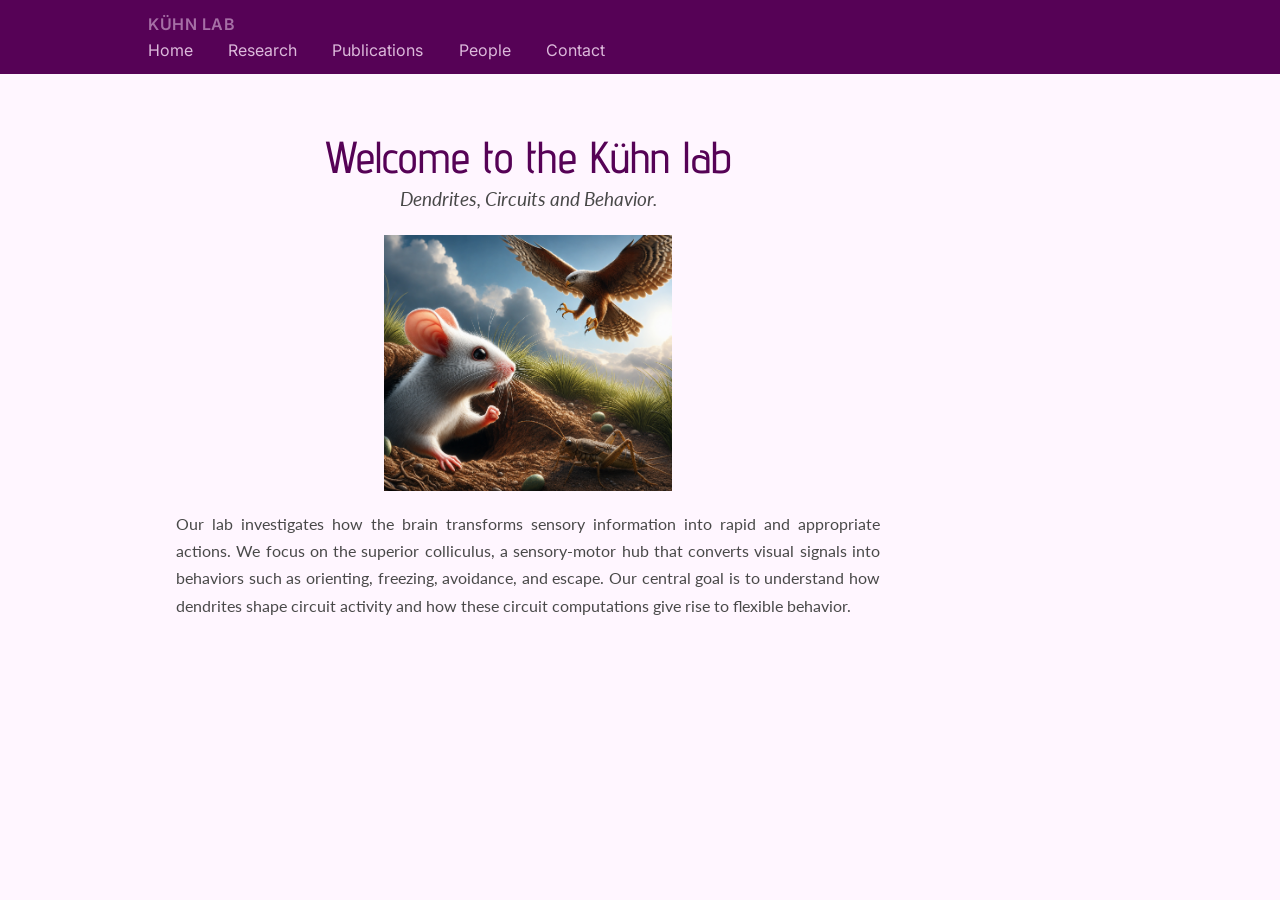
==== index.html @ 5fbd74b8 "navigation bar fix" ====
<!DOCTYPE html>
<html xmlns="http://www.w3.org/1999/xhtml" xml:lang="en" lang="en-us">
<head>
    <meta name="viewport" content="width=device-width, initial-scale=1">
    <!-- Other google fonts: Oswald, Montserrat, Questrial, Amatic SC, Antic Slab, Philosopher, Advent Pro, Outfit -->
    <link rel="preconnect" href="https://fonts.googleapis.com">
    <link href="https://fonts.googleapis.com/css2?family=Advent+Pro:wght@100;400;500&family=Lato:ital@0;1&display=swap" rel="stylesheet">
    <link href="https://cdn.jsdelivr.net/npm/bootstrap@5.3.0-alpha1/dist/css/bootstrap.min.css" rel="stylesheet">
    <link rel="stylesheet" href="https://cdnjs.cloudflare.com/ajax/libs/font-awesome/6.7.2/css/all.min.css">
    <link href="https://fonts.googleapis.com/css2?family=Inter:wght@400;500;600;700&display=swap" rel="stylesheet">
    <link rel="stylesheet" href="styles.css">
</head>


<body>
    <!-- Navigation Menu -->
   <nav class="navbar navbar-expand-lg navbar-dark bg-dark sticky-top">
        <!-- Desktop Navigation -->
        <div class="navbar-nav mx-auto desktop-nav" id="desktop-nav">
            <div class="nav-group-block">
                <div class="nav-group-label">Kühn Lab</div>
                <div class="nav-submission-group">
                    <a class="nav-link" href="index.html">Home</a>
                    <a class="nav-link" href="research.html">Research</a>
                    <a class="nav-link" href="publications.html">Publications</a>
                    <a class="nav-link" href="people.html">People</a>
                    <a class="nav-link" href="contact.html">Contact</a>
                </div>
            </div>
        </div>

        <!-- Mobile Navigation -->
    <div class="mobile-nav container-fluid">
        <div class="mobile-nav-header">
            <span class="navbar-brand">Kühn Lab</span>

            <button class="navbar-toggler"
                    type="button"
                    data-bs-toggle="collapse"
                    data-bs-target="#mobileNavMenu"
                    aria-controls="mobileNavMenu"
                    aria-expanded="false"
                    aria-label="Toggle navigation">
                <span class="navbar-toggler-icon"></span>
            </button>
        </div>

            <div class="collapse" id="mobileNavMenu">
                <div class="mobile-nav-links">
                    <a class="nav-link" href="index.html">Home</a>
                    <a class="nav-link" href="research.html">Research</a>
                    <a class="nav-link" href="publications.html">Publications</a>
                    <a class="nav-link" href="people.html">People</a>
                    <a class="nav-link" href="contact.html">Contact</a>
                </div>
            </div>
        </div>
    </nav>

    <div>
        <br />
        <h1> Welcome to the Kühn lab </h1>
        <p style="text-align:center; font-style: italic;font-size: 1.2em;"> Dendrites, Circuits and Behavior.
        <img src="pics/Mouse flexible decision making.png" title="A mouse needs to decide whether to hunt for food or escape the predator." style="width:15em">
        </p>
        <p style="margin-left: 3em;margin-right: 3em;">
        Our lab investigates how the brain transforms sensory information into rapid and appropriate actions. We focus on the superior colliculus, a sensory-motor hub that converts visual signals into behaviors such as orienting, freezing, avoidance, and escape. Our central goal is to understand how dendrites shape circuit activity and how these circuit computations give rise to flexible behavior.
        </p>

    </div>
<script src="https://cdn.jsdelivr.net/npm/bootstrap@5.3.0-alpha1/dist/js/bootstrap.bundle.min.js"></script>
</body>
</html>
---- styles.css ----
body {
    font-family: 'Inter', -apple-system, BlinkMacSystemFont, 'Segoe UI', Roboto, Oxygen, Ubuntu, Cantarell, sans-serif;
    scroll-behavior: smooth;
    min-height: 100vh;
    display: flex;
    flex-direction: column;
    background-color: rgb(255, 246, 255);
}

div {
    width: 75vw;
    max-width: 50em;
    margin: 2em;
    margin-right: 10vw;
    margin-left: 10vw;
}

h1 {
    font-family: 'Advent Pro', sans-serif;
    color: rgb(86, 2, 86);
    text-align: center;
    font-weight: 500;
    font-size: 2.8em;
    margin: 0em
}

h2 {
    font-family: Advent Pro;
    color: rgb(86, 2, 86);
    text-align: left;
    font-weight: 500;
    font-size: 2em;
    counter-reset: section;
}

ol {
    counter-reset: section;
    list-style-type: none;
    color: rgb(73, 73, 73);
    font-family: Lato;
    font-size: 1em;
    line-height: 1.5em;
    text-indent: -1.1em;
}

li::before {
    counter-increment: section;
    content: counter(section) ".";
}

p {
    color: rgb(73, 73, 73);
    font-family: Lato;
    font-size: 1em;
    line-height: 1.7em;
    text-align:justify;
}
p.upper {
border-style:  solid none none none;
}

img {
    display: block;
    margin: 1em;
    margin-left: auto;
    margin-right: auto;
}


/* Sticky footer styles */
main {
    flex: 1 0 auto;
}

footer {
    flex-shrink: 0;
}

/* Override Bootstrap container max-width */
.container {
    max-width: 1000px !important;
}

section {
    padding: 60px 0;
}

.schedule-item {
    display: flex;
    margin-bottom: 15px;
    background-color: white;
    border-radius: 8px;
    overflow: hidden;
    box-shadow: none;
}

.time {
    width: 180px;
    padding: 15px;
    background-color: white;
    font-weight: bold;
    display: flex;
    align-items: center;
    border-right: 1px solid #e9ecef;
}

.content {
    flex: 1;
    padding: 15px;
}

.category {
    display: inline-block;
    padding: 5px 10px;
    border-radius: 4px;
    color: white;
    font-size: 0.85rem;
    margin-bottom: 8px;
}

.title {
    font-weight: bold;
    font-size: 1.1rem;
    margin-bottom: 5px;
}

.abstract-text {
    background-color: white;
    padding: 10px;
    border-radius: 4px;
    font-size: 0.9rem;
}

.speaker-card,
.organizer-card {
    border: none;
    background-color: transparent;
    border-radius: 12px;
}

.card-img-top {
    width: 150px;
    height: 150px;
    margin: 1.5rem auto 1rem;
    border-radius: 0;
    object-fit: cover;
}

.card {
    text-align: center;
    padding: 0.5rem;
}

.card-body {
    padding: 0.75rem 0.25rem;
}

.card-title {
    font-size: 0.9rem;
    font-weight: 600;
    margin-bottom: 0.5rem;
    color: #2c3e50;
}

.card-text {
    font-size: 0.8rem;
    color: #666;
    margin-bottom: 0.5rem;
}

.social-icons {
    display: flex;
    justify-content: center;
    gap: 0.5em;
    margin-top: 0.5rem;
    align-items: center;
}

.social-icons i {
    font-size: 1.2em;
    vertical-align: middle;
    color: #666;
    line-height: 1;
    transition: color 0.3s;
    margin: 0;
    padding: 0;
}

.social-icons a:hover i {
    color: #007bff;
}

.bsky-icon {
    color: #1d9bf0 !important;
}

.x-icon {
    color: #000 !important;
}

.globe-icon {
    color: #737473 !important;
}

@media (max-width: 768px) {
    .schedule-item {
        flex-direction: column;
    }

    .time {
        width: 100%;
        border-right: none;
        border-bottom: 1px solid #e9ecef;
    }

    .content {
        width: 100%;
    }
}

header .container {
    position: relative;
    z-index: 3;
}

header {
    position: relative;
    min-height: 500px;
    display: flex;
    align-items: center;
    justify-content: center;
    overflow: hidden;
    background-color: #F8F9F9;
}

header::before {
    content: '';
    position: absolute;
    top: 0;
    left: 0;
    right: 0;
    bottom: 0;
    background: linear-gradient(45deg, rgba(102, 126, 234, 0.05) 0%, rgba(118, 75, 162, 0.05) 100%);
    z-index: 2;
}

.navbar {
    background-color: rgb(86, 2, 86) !important;
    padding: 1rem 10px;
    width: 100%;
}

/* Desktop navbar specific styles */
@media (min-width: 1030px) {
    .navbar {
        padding: 1rem 10px;
        padding-top: 10;
    }
}

/* Desktop navigation styles */
@media (min-width: 1030px) {
    .navbar-dark .navbar-nav {
        flex-direction: row;
        flex-wrap: wrap;
        justify-content: left;
    }
}

/* Desktop nav-link styles */
@media (min-width: 1030px) {
    .navbar-dark .navbar-nav .nav-link {
        color: rgba(254, 231, 253, 0.8);
        transition: color 0.3s ease;
        /* padding: 0.5rem 1rem; */
        padding-top: 0;
        white-space: nowrap;
    }
}

/* Desktop hover styles */
@media (min-width: 1030px) {
    .navbar-dark .navbar-nav .nav-link:hover {
        color: #fff;
    }
}

header.py-5 {
    padding-bottom: 10rem !important;
}

@media (max-width: 768px) {
    header.py-5 {
        padding-bottom: 3rem !important;
    }
}

section:not(header) {
    background-color: white;
}

#schedule,
#organizers {
    background-color: white;
}

.day-container {
    margin-bottom: 3rem;
}

.day-header {
    font-size: 1.8rem;
    margin: 2.5rem 0 2rem;
    color: #1a1a1a;
    font-weight: 600;
    display: flex;
    align-items: center;
    gap: 1rem;
}

.day-header::after {
    content: '';
    flex: 1;
    height: 2px;
    background: linear-gradient(to right, #e0e0e0 0%, transparent 100%);
}

.day-container:first-child .day-header {
    margin-top: 0;
}

.timeline {
    position: relative;
}

.timeline-item {
    display: grid;
    grid-template-columns: 120px minmax(0, 2fr) minmax(0, 1fr);
    gap: 1.5rem;
    padding: 0.75rem 0;
    border-bottom: 1px solid #f0f0f0;
}

.time-block {
    font-size: 0.9rem;
    color: #666;
    font-weight: 500;
}

.content-block {
    padding-right: 1rem;
}

.content-block h4 {
    font-size: 1rem;
    margin: 0 0 0.25rem 0;
    color: #333;
    font-weight: 600;
}

.speakers {
    font-size: 0.9rem;
    color: #555;
    margin: 0;
}

.affiliation {
    font-size: 0.85rem;
    color: #777;
    margin: 0;
}

.timeline-item.break {
    background-color: #f8f9fa;
}

.timeline-item.break .content-block h4 {
    color: #666;
}

.speaker-block {
    color: #555;
    font-size: 0.9rem;
}

@media (max-width: 768px) {
    .timeline-item {
        grid-template-columns: 90px minmax(0, 2fr) minmax(0, 1fr);
        gap: 1rem;
    }
}


footer.bg-black {
    background-color: #000000 !important;
    width: 100%;
}

footer .container {
    max-width: 100%;
    padding-left: 2rem;
    padding-right: 2rem;
}

footer .fa-3x {
    transition: transform 0.3s ease;
}

footer a:hover .fa-3x {
    transform: translateY(-5px);
}

footer a {
    text-decoration: none;
}

footer p {
    font-size: 0.9rem;
}

/* Modern, floating control buttons positioned on the sides */
.control-btn {
    position: absolute;
    top: 40%;
    transform: translateY(-50%);
    width: 56px;
    height: 56px;
    border-radius: 50%;
    background-color: white;
    color: #333;
    border: none;
    cursor: pointer;
    display: flex;
    align-items: center;
    justify-content: center;
    z-index: 10;
    box-shadow: 0 4px 12px rgba(0, 0, 0, 0.15);
    transition: all 0.3s ease;
}

.prev-btn {
    left: 2%;
}

.next-btn {
    right: 2%;
}

.control-btn:hover {
    background-color: #f8f9fa;
    box-shadow: 0 6px 16px rgba(0, 0, 0, 0.2);
    transform: translateY(-50%) scale(1.05);
}

.control-btn:active {
    transform: translateY(-50%) scale(0.95);
}

/* SVG styling inside buttons */
.control-btn svg {
    transition: transform 0.3s ease;
}

.control-btn:hover svg {
    transform: scale(1.1);
}

/* Indicators container at bottom */
.video-indicators-container {
    position: absolute;
    bottom: -10px;
    left: 0;
    right: 0;
    display: flex;
    justify-content: center;
    padding: 15px 0;
}

.video-indicators {
    display: flex;
    gap: 8px;
    flex-wrap: wrap;
    justify-content: center;
    max-width: 80%;
}

.indicator {
    width: 30px;
    height: 4px;
    border-radius: 2px;
    background-color: rgba(0, 0, 0, 0.1);
    cursor: pointer;
    transition: all 0.3s ease;
}

.indicator.active {
    background-color: #333333;
    width: 40px;
}

.indicator:hover {
    background-color: rgba(0, 0, 0, 0.2);
}

/* Responsive adjustments */
@media (max-width: 1200px) {
    .video-item.active {
        width: 85%;
    }

    .video-carousel {
        height: 560px;
    }

    .control-btn {
        width: 48px;
        height: 48px;
    }
}

@media (max-width: 992px) {
    .video-item.active {
        width: 90%;
    }

    .video-carousel {
        height: 520px;
    }

    .control-btn {
        width: 44px;
        height: 44px;
    }

    .control-btn svg {
        width: 32px;
        height: 32px;
    }
}

@media (max-width: 768px) {
    .video-item.active {
        width: 95%;
    }

    .video-carousel-container {
        padding: 20px 0 40px;
    }

    .video-carousel {
        height: 400px;
    }

    .video-item.prev,
    .video-item.next {
        display: none;
    }

    .control-btn {
        width: 40px;
        height: 40px;
    }

    .control-btn svg {
        width: 28px;
        height: 28px;
    }

    .indicator {
        width: 24px;
        height: 3px;
    }

    .indicator.active {
        width: 32px;
    }

    .video-wrapper {
        margin-bottom: 8px;
    }

    .video-title {
        margin-top: 15px;
        font-size: 1rem;
    }

    .video-speaker {
        margin-bottom: 8px;
        font-size: 0.9rem;
    }
}

/* Additional adjustments for very small screens */
@media (max-width: 576px) {
    .video-carousel-container {
        padding: 15px 0 30px;
    }

    .video-carousel {
        height: 350px;
    }

    /* Move control buttons slightly up for better positioning */
    .control-btn {
        top: 35%;
    }

    .navbar-dark .navbar-nav {
        gap: 10px;
    }
}


/* Add vertical spacing for extra small screens */
@media (max-width: 576px) {
    .youtube-link {
        margin-top: 10px;
    }

    .navbar-dark .navbar-nav {
        gap: 8px;
    }
}

/* Button group to keep social buttons together */
.button-group {
    display: flex;
    flex-wrap: nowrap;
    align-items: center;
}

@media (max-width: 992px) {
    .button-group {
        margin-top: 10px;
        width: 100%;
        justify-content: center;
        flex-wrap: wrap;
        gap: 10px;
    }

    .bsky-link,
    .youtube-link {
        margin-left: 0;
        /* Remove left margin when in button group */
    }
}

@media (max-width: 576px) {
    .navbar-dark .navbar-nav {
        gap: 8px;
    }

    /* Keep buttons same width on very small screens */
    .button-group {
        flex-direction: column;
        width: 100%;
    }

    .bsky-link,
    .youtube-link {
        width: 100%;
        justify-content: center;
    }
}

@media (min-width: 992px) {
    .col-lg-1-5 {
        flex: 0 0 auto;
        width: 20%;
    }

    .col-lg-2-4 {
        flex: 0 0 auto;
        width: 20%;
    }

    /* Special class for 6 speakers in one row */
    .col-lg-1-6 {
        flex: 0 0 auto;
        width: 16.666667%;
    }
}

.modality-image {
    width: 80px;
    height: 80px;
    object-fit: contain;
}

.modality-card {
    transition: transform 0.2s ease-in-out;
    background-color: #F8F9F9;
    min-height: 140px;
    display: flex;
    flex-direction: column;
    justify-content: space-between;
    align-items: center;
    text-align: center;
    overflow: hidden;
}

.modality-card .card-body {
    display: flex;
    flex-direction: column;
    align-items: center;
    justify-content: center;
    width: 100%;
}

.modality-card:hover {
    transform: translateY(-5px);
    box-shadow: 0 4px 8px rgba(0, 0, 0, 0.1);
}

/* New styles for JavaScript-controlled animation */
.biosignal-row-js {
    position: absolute;
    width: 100%;
    height: 140px;
    display: flex;
    align-items: center;
    pointer-events: none;
}

.biosignal-icon-js {
    width: 100px;
    height: 100px;
    object-fit: contain;
    opacity: 0.9;
    flex-shrink: 0;
    position: absolute;
    transition: none;
    /* Disable any CSS transitions for smooth JS animation */
}

/* Responsive adjustments for JavaScript animation */
@media (max-width: 768px) {
    .biosignal-row-js {
        height: 120px;
    }

    .biosignal-icon-js {
        width: 80px;
        height: 80px;
    }
}

/* Navigation Separator */
.nav-separator {
    width: 1px;
    height: 80px;
    background-color: #6c757d;
    margin: 0 0.5rem;
    align-self: center;
    opacity: 0.6;
}

/* Navigation Group Label */
.nav-group-label {
    color: #7f5c8a;
    font-size: 1rem;
    font-weight: 600;
    text-transform: uppercase;
    letter-spacing: 0.5px;
    margin: 0.1rem 0;
    text-align: left;
    opacity: 0.8;

}

/* Navigation Overview Group */
.nav-overview-group {
    display: flex;
    flex-direction: row;
    align-items: left;
    justify-content: left;
    flex-wrap: wrap;
}

/* Navigation Submission Group */
.nav-submission-group {
    display: flex;
    flex-direction: row;
    align-items: left;
    justify-content: left;
    flex-wrap: wrap;
}


/* Navigation Group Block for vertical alignment */
.nav-group-block {
    display: flex;
    flex-direction: column;
    align-items: flex-start;
    margin: 0 0.5rem 0 0.5rem;
}

.nav-group-block .nav-group-label {
    text-align: left;
    margin-bottom: 0.1rem;
    margin-left: 0;
    padding-left: 0.5rem;
}



.navbar-nav.mx-auto {
    display: flex;
    flex-direction: row;
    align-items: flex-start;
    justify-content: left;
    width: 100%;
}

.nav-overview-group,
.nav-submission-group {
    width: auto;
    justify-content: left;
    padding-left: 0;
    margin-left: 0;
}

.nav-overview-group .nav-link,
.nav-submission-group .nav-link {
    padding: 0.1rem 0.1rem;
}

/* Mobile Navigation Styles */
@media (max-width: 1029px) {
    .navbar {
        padding: 0.5rem 1rem;
    }

    .navbar-brand {
        font-size: 1.2rem;
        font-weight: 600;
        color: white !important;
    }

    .navbar-toggler {
        border: none;
        padding: 0.25rem 0.5rem;
    }

    .navbar-toggler:focus {
        box-shadow: none;
    }

    .navbar-collapse {
        margin-top: 1rem;
    }

    .navbar-nav .nav-link {
        padding: 0.75rem 0;
        border-bottom: 1px solid rgba(255, 255, 255, 0.1);
        font-size: 1rem;
    }

    .navbar-nav .nav-link:last-child {
        border-bottom: none;
    }

    .dropdown-menu {
        background-color: #2c2c2c;
        border: 1px solid rgba(255, 255, 255, 0.1);
        margin-top: 0;
    }

    .dropdown-item {
        color: rgba(255, 255, 255, 0.8);
        padding: 0.75rem 1rem;
    }

    .dropdown-item:hover {
        background-color: rgba(255, 255, 255, 0.1);
        color: white;
    }

    .live-dot-small {
        display: inline-block;
        width: 6px;
        height: 6px;
        background-color: #dc3545;
        border-radius: 50%;
        margin-right: 0.5rem;
        animation: pulse 2s infinite;
    }
}

/* Navigation */
.navbar {
    background-color: rgb(86, 2, 86) !important;
    width: 100%;
    padding: 0.75rem 1rem;
}

/* ---------- Desktop ---------- */

.desktop-nav {
    display: flex;
    width: 100%;
    max-width: 1000px;
    margin: 0 auto;
}

.nav-group-block {
    display: flex;
    flex-direction: column;
    margin: 0;
}

.nav-group-label {
    color: rgba(254, 231, 253, 0.6);
    font-size: 1rem;
    font-weight: 600;
    text-transform: uppercase;
    letter-spacing: 0.5px;
    margin: 0;
}

.nav-submission-group {
    display: flex;
    flex-direction: row;
    gap: 1.2rem;
    margin: 0;
}

.nav-submission-group .nav-link {
    color: rgba(254, 231, 253, 0.8);
    padding: 0;
}

.nav-submission-group .nav-link:hover {
    color: white;
}

/* ---------- Mobile ---------- */

.mobile-nav {
    display: none;
}

@media (max-width: 1029px) {

    .desktop-nav {
        display: none;
    }

    .mobile-nav {
        display: block;
        width: 100%;
        margin: 0;
        padding: 0;
        max-width: none !important;
    }

    .mobile-nav-header {
        display: flex;
        justify-content: space-between;
        align-items: center;
        width: 100%;
        margin: 0;
    }

    .navbar-brand {
        color: white !important;
        font-size: 1.2rem;
        font-weight: 600;
        margin: 0;
    }

    .navbar-toggler {
        border: none;
    }

    .navbar-toggler:focus {
        box-shadow: none;
    }

    .mobile-nav-links {
        display: flex;
        flex-direction: column;
        width: 100%;
        margin: 1rem 0 0;
    }

    .mobile-nav-links .nav-link {
        color: rgba(255, 255, 255, 0.8);
        padding: 0.75rem 0;
        border-top: 1px solid rgba(255, 255, 255, 0.1);
    }

    .mobile-nav-links .nav-link:hover {
        color: white;
    }
}
/* Desktop Navigation - Hide on mobile */
@media (max-width: 1029px) {
    #desktop-nav {
        display: none !important;
    }
}

/* Desktop Navigation - Show on desktop */
@media (min-width: 1030px) {
    .d-lg-none {
        display: none !important;
    }
}

/* Custom breakpoint classes for 1030px */
@media (max-width: 1029px) {
    .desktop-nav {
        display: none !important;
    }

    .mobile-nav {
        display: block !important;
    }
}

@media (min-width: 1030px) {
    .desktop-nav {
        display: flex !important;
    }

    .mobile-nav {
        display: none !important;
    }
}

@media (max-width: 768px) {
    .social-icons {
        justify-content: flex-start;
    }
}
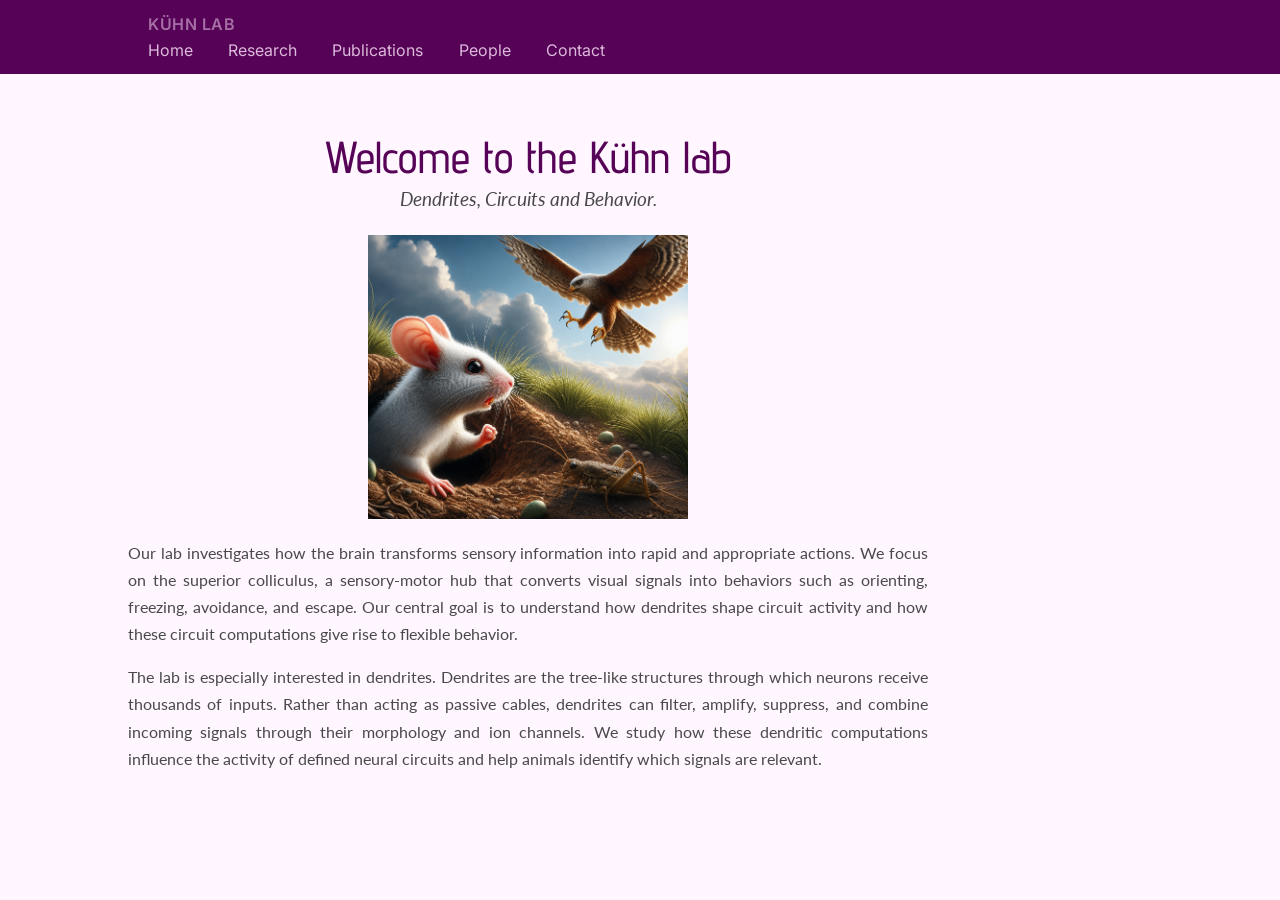
==== commit 7552a277: "small updates" ====
--- a/index.html
+++ b/index.html
@@ -61,10 +61,13 @@
         <br />
         <h1> Welcome to the Kühn lab </h1>
         <p style="text-align:center; font-style: italic;font-size: 1.2em;"> Dendrites, Circuits and Behavior.
-        <img src="pics/Mouse flexible decision making.png" title="A mouse needs to decide whether to hunt for food or escape the predator." style="width:15em">
+        <img src="pics/Mouse flexible decision making.png" title="A mouse needs to decide whether to hunt for food or escape the predator." style="width:40%">
         </p>
-        <p style="margin-left: 3em;margin-right: 3em;">
+        <p>
         Our lab investigates how the brain transforms sensory information into rapid and appropriate actions. We focus on the superior colliculus, a sensory-motor hub that converts visual signals into behaviors such as orienting, freezing, avoidance, and escape. Our central goal is to understand how dendrites shape circuit activity and how these circuit computations give rise to flexible behavior.
+        </p>
+        <p>
+        The lab is especially interested in dendrites. Dendrites are the tree-like structures through which neurons receive thousands of inputs. Rather than acting as passive cables, dendrites can filter, amplify, suppress, and combine incoming signals through their morphology and ion channels. We study how these dendritic computations influence the activity of defined neural circuits and help animals identify which signals are relevant.
         </p>
 
     </div>
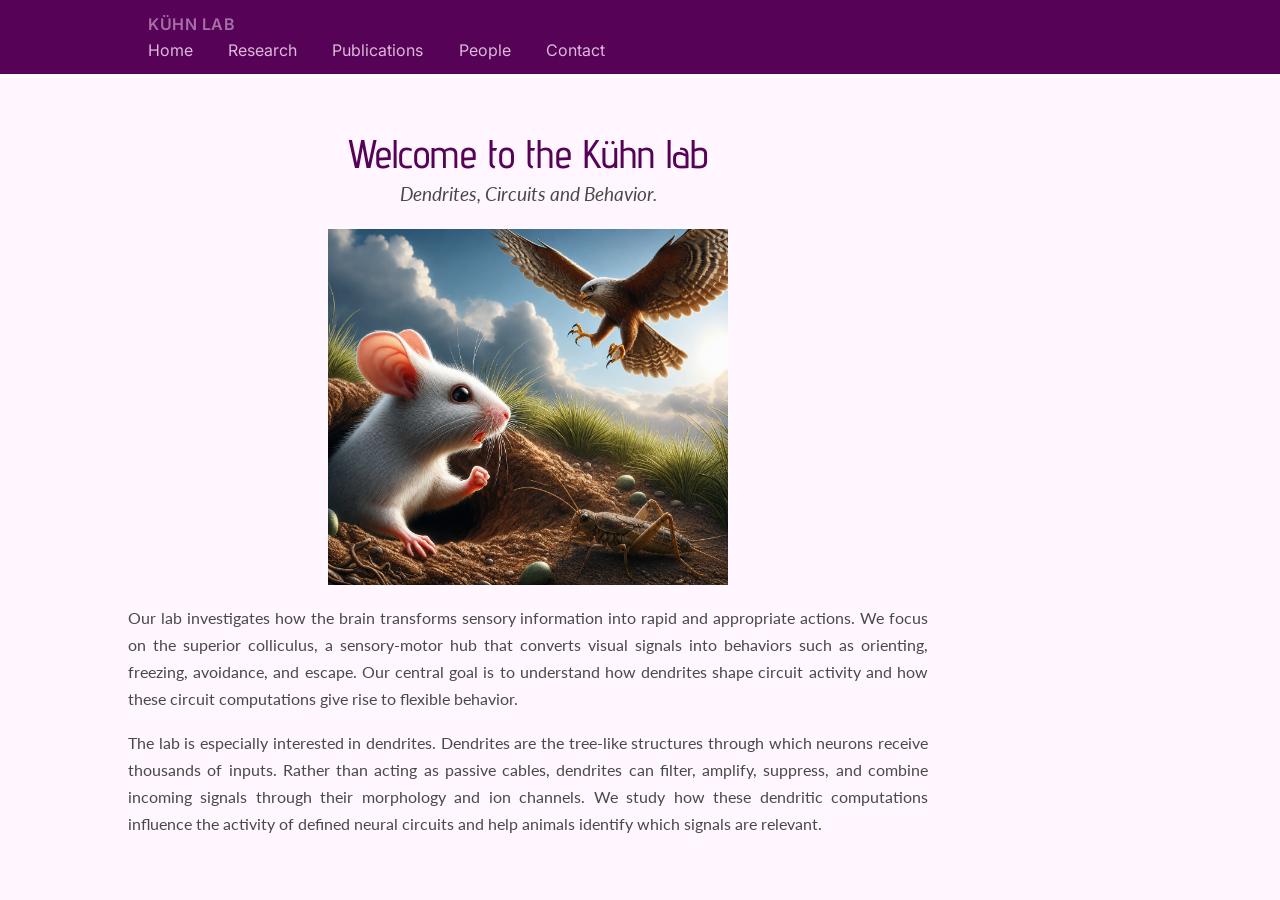
==== commit ccf61a9d: "figure adjustments" ====
--- a/index.html
+++ b/index.html
@@ -61,7 +61,7 @@
         <br />
         <h1> Welcome to the Kühn lab </h1>
         <p style="text-align:center; font-style: italic;font-size: 1.2em;"> Dendrites, Circuits and Behavior.
-        <img src="pics/Mouse flexible decision making.png" title="A mouse needs to decide whether to hunt for food or escape the predator." style="width:40%">
+        <img src="pics/Mouse flexible decision making.png" title="A mouse needs to decide whether to hunt for food or escape the predator." style="width:50%">
         </p>
         <p>
         Our lab investigates how the brain transforms sensory information into rapid and appropriate actions. We focus on the superior colliculus, a sensory-motor hub that converts visual signals into behaviors such as orienting, freezing, avoidance, and escape. Our central goal is to understand how dendrites shape circuit activity and how these circuit computations give rise to flexible behavior.
--- a/styles.css
+++ b/styles.css
@@ -20,7 +20,7 @@
     color: rgb(86, 2, 86);
     text-align: center;
     font-weight: 500;
-    font-size: 2.8em;
+    font-size: 2.5em;
     margin: 0em
 }
 
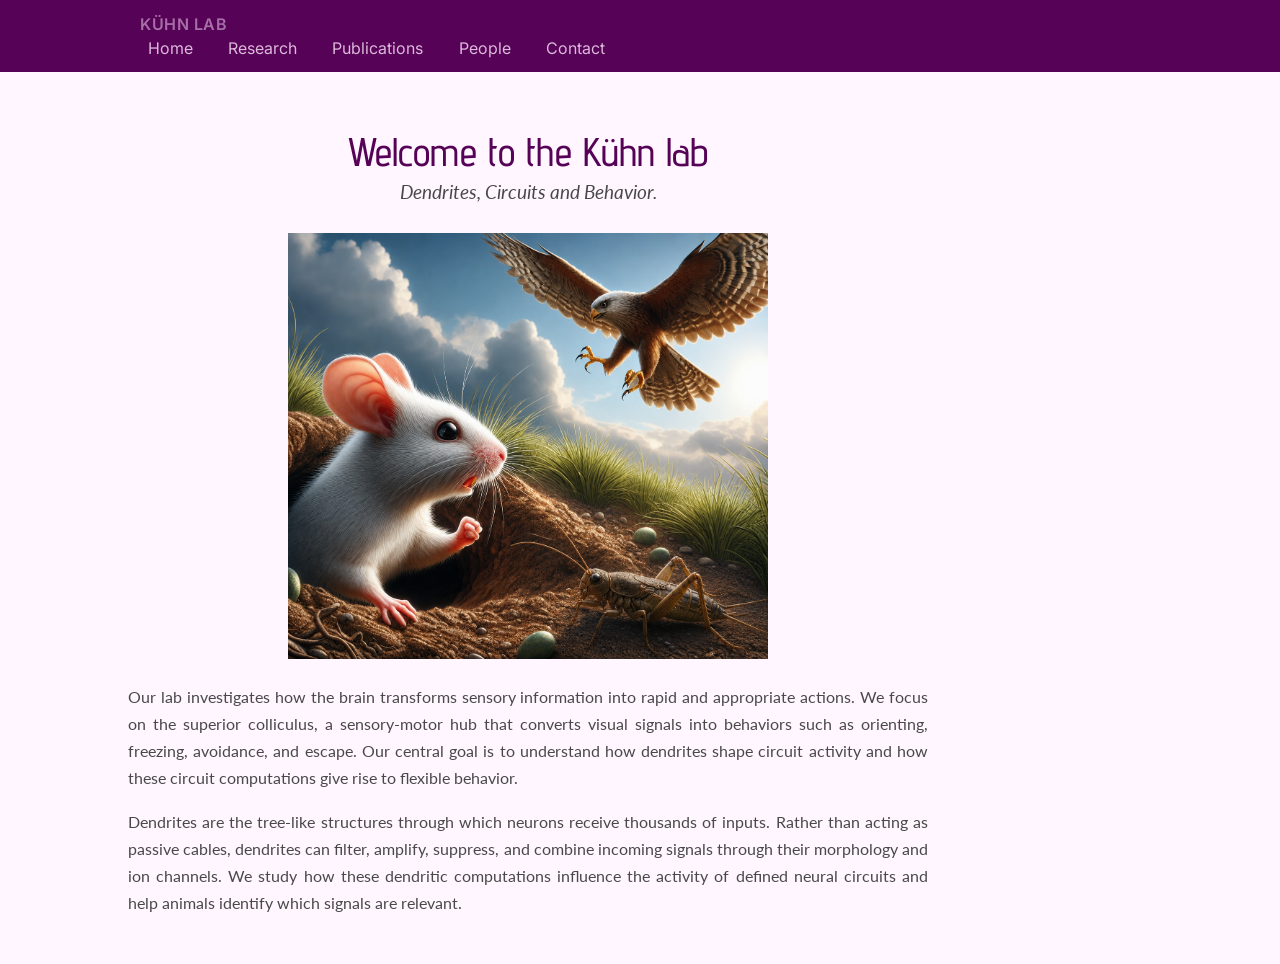
==== commit 6663b51c: "figure layout adjustment" ====
--- a/index.html
+++ b/index.html
@@ -61,13 +61,13 @@
         <br />
         <h1> Welcome to the Kühn lab </h1>
         <p style="text-align:center; font-style: italic;font-size: 1.2em;"> Dendrites, Circuits and Behavior.
-        <img src="pics/Mouse flexible decision making.png" title="A mouse needs to decide whether to hunt for food or escape the predator." style="width:50%">
+        <img src="pics/Mouse flexible decision making.png" class="main-figure" title="A mouse needs to decide whether to hunt for food or escape the predator.">
         </p>
         <p>
         Our lab investigates how the brain transforms sensory information into rapid and appropriate actions. We focus on the superior colliculus, a sensory-motor hub that converts visual signals into behaviors such as orienting, freezing, avoidance, and escape. Our central goal is to understand how dendrites shape circuit activity and how these circuit computations give rise to flexible behavior.
         </p>
         <p>
-        The lab is especially interested in dendrites. Dendrites are the tree-like structures through which neurons receive thousands of inputs. Rather than acting as passive cables, dendrites can filter, amplify, suppress, and combine incoming signals through their morphology and ion channels. We study how these dendritic computations influence the activity of defined neural circuits and help animals identify which signals are relevant.
+        Dendrites are the tree-like structures through which neurons receive thousands of inputs. Rather than acting as passive cables, dendrites can filter, amplify, suppress, and combine incoming signals through their morphology and ion channels. We study how these dendritic computations influence the activity of defined neural circuits and help animals identify which signals are relevant.
         </p>
 
     </div>
--- a/styles.css
+++ b/styles.css
@@ -76,148 +76,6 @@
     flex-shrink: 0;
 }
 
-/* Override Bootstrap container max-width */
-.container {
-    max-width: 1000px !important;
-}
-
-section {
-    padding: 60px 0;
-}
-
-.schedule-item {
-    display: flex;
-    margin-bottom: 15px;
-    background-color: white;
-    border-radius: 8px;
-    overflow: hidden;
-    box-shadow: none;
-}
-
-.time {
-    width: 180px;
-    padding: 15px;
-    background-color: white;
-    font-weight: bold;
-    display: flex;
-    align-items: center;
-    border-right: 1px solid #e9ecef;
-}
-
-.content {
-    flex: 1;
-    padding: 15px;
-}
-
-.category {
-    display: inline-block;
-    padding: 5px 10px;
-    border-radius: 4px;
-    color: white;
-    font-size: 0.85rem;
-    margin-bottom: 8px;
-}
-
-.title {
-    font-weight: bold;
-    font-size: 1.1rem;
-    margin-bottom: 5px;
-}
-
-.abstract-text {
-    background-color: white;
-    padding: 10px;
-    border-radius: 4px;
-    font-size: 0.9rem;
-}
-
-.speaker-card,
-.organizer-card {
-    border: none;
-    background-color: transparent;
-    border-radius: 12px;
-}
-
-.card-img-top {
-    width: 150px;
-    height: 150px;
-    margin: 1.5rem auto 1rem;
-    border-radius: 0;
-    object-fit: cover;
-}
-
-.card {
-    text-align: center;
-    padding: 0.5rem;
-}
-
-.card-body {
-    padding: 0.75rem 0.25rem;
-}
-
-.card-title {
-    font-size: 0.9rem;
-    font-weight: 600;
-    margin-bottom: 0.5rem;
-    color: #2c3e50;
-}
-
-.card-text {
-    font-size: 0.8rem;
-    color: #666;
-    margin-bottom: 0.5rem;
-}
-
-.social-icons {
-    display: flex;
-    justify-content: center;
-    gap: 0.5em;
-    margin-top: 0.5rem;
-    align-items: center;
-}
-
-.social-icons i {
-    font-size: 1.2em;
-    vertical-align: middle;
-    color: #666;
-    line-height: 1;
-    transition: color 0.3s;
-    margin: 0;
-    padding: 0;
-}
-
-.social-icons a:hover i {
-    color: #007bff;
-}
-
-.bsky-icon {
-    color: #1d9bf0 !important;
-}
-
-.x-icon {
-    color: #000 !important;
-}
-
-.globe-icon {
-    color: #737473 !important;
-}
-
-@media (max-width: 768px) {
-    .schedule-item {
-        flex-direction: column;
-    }
-
-    .time {
-        width: 100%;
-        border-right: none;
-        border-bottom: 1px solid #e9ecef;
-    }
-
-    .content {
-        width: 100%;
-    }
-}
-
 header .container {
     position: relative;
     z-index: 3;
@@ -233,16 +91,6 @@
     background-color: #F8F9F9;
 }
 
-header::before {
-    content: '';
-    position: absolute;
-    top: 0;
-    left: 0;
-    right: 0;
-    bottom: 0;
-    background: linear-gradient(45deg, rgba(102, 126, 234, 0.05) 0%, rgba(118, 75, 162, 0.05) 100%);
-    z-index: 2;
-}
 
 .navbar {
     background-color: rgb(86, 2, 86) !important;
@@ -299,97 +147,6 @@
     background-color: white;
 }
 
-#schedule,
-#organizers {
-    background-color: white;
-}
-
-.day-container {
-    margin-bottom: 3rem;
-}
-
-.day-header {
-    font-size: 1.8rem;
-    margin: 2.5rem 0 2rem;
-    color: #1a1a1a;
-    font-weight: 600;
-    display: flex;
-    align-items: center;
-    gap: 1rem;
-}
-
-.day-header::after {
-    content: '';
-    flex: 1;
-    height: 2px;
-    background: linear-gradient(to right, #e0e0e0 0%, transparent 100%);
-}
-
-.day-container:first-child .day-header {
-    margin-top: 0;
-}
-
-.timeline {
-    position: relative;
-}
-
-.timeline-item {
-    display: grid;
-    grid-template-columns: 120px minmax(0, 2fr) minmax(0, 1fr);
-    gap: 1.5rem;
-    padding: 0.75rem 0;
-    border-bottom: 1px solid #f0f0f0;
-}
-
-.time-block {
-    font-size: 0.9rem;
-    color: #666;
-    font-weight: 500;
-}
-
-.content-block {
-    padding-right: 1rem;
-}
-
-.content-block h4 {
-    font-size: 1rem;
-    margin: 0 0 0.25rem 0;
-    color: #333;
-    font-weight: 600;
-}
-
-.speakers {
-    font-size: 0.9rem;
-    color: #555;
-    margin: 0;
-}
-
-.affiliation {
-    font-size: 0.85rem;
-    color: #777;
-    margin: 0;
-}
-
-.timeline-item.break {
-    background-color: #f8f9fa;
-}
-
-.timeline-item.break .content-block h4 {
-    color: #666;
-}
-
-.speaker-block {
-    color: #555;
-    font-size: 0.9rem;
-}
-
-@media (max-width: 768px) {
-    .timeline-item {
-        grid-template-columns: 90px minmax(0, 2fr) minmax(0, 1fr);
-        gap: 1rem;
-    }
-}
-
 
 footer.bg-black {
     background-color: #000000 !important;
@@ -418,332 +175,6 @@
     font-size: 0.9rem;
 }
 
-/* Modern, floating control buttons positioned on the sides */
-.control-btn {
-    position: absolute;
-    top: 40%;
-    transform: translateY(-50%);
-    width: 56px;
-    height: 56px;
-    border-radius: 50%;
-    background-color: white;
-    color: #333;
-    border: none;
-    cursor: pointer;
-    display: flex;
-    align-items: center;
-    justify-content: center;
-    z-index: 10;
-    box-shadow: 0 4px 12px rgba(0, 0, 0, 0.15);
-    transition: all 0.3s ease;
-}
-
-.prev-btn {
-    left: 2%;
-}
-
-.next-btn {
-    right: 2%;
-}
-
-.control-btn:hover {
-    background-color: #f8f9fa;
-    box-shadow: 0 6px 16px rgba(0, 0, 0, 0.2);
-    transform: translateY(-50%) scale(1.05);
-}
-
-.control-btn:active {
-    transform: translateY(-50%) scale(0.95);
-}
-
-/* SVG styling inside buttons */
-.control-btn svg {
-    transition: transform 0.3s ease;
-}
-
-.control-btn:hover svg {
-    transform: scale(1.1);
-}
-
-/* Indicators container at bottom */
-.video-indicators-container {
-    position: absolute;
-    bottom: -10px;
-    left: 0;
-    right: 0;
-    display: flex;
-    justify-content: center;
-    padding: 15px 0;
-}
-
-.video-indicators {
-    display: flex;
-    gap: 8px;
-    flex-wrap: wrap;
-    justify-content: center;
-    max-width: 80%;
-}
-
-.indicator {
-    width: 30px;
-    height: 4px;
-    border-radius: 2px;
-    background-color: rgba(0, 0, 0, 0.1);
-    cursor: pointer;
-    transition: all 0.3s ease;
-}
-
-.indicator.active {
-    background-color: #333333;
-    width: 40px;
-}
-
-.indicator:hover {
-    background-color: rgba(0, 0, 0, 0.2);
-}
-
-/* Responsive adjustments */
-@media (max-width: 1200px) {
-    .video-item.active {
-        width: 85%;
-    }
-
-    .video-carousel {
-        height: 560px;
-    }
-
-    .control-btn {
-        width: 48px;
-        height: 48px;
-    }
-}
-
-@media (max-width: 992px) {
-    .video-item.active {
-        width: 90%;
-    }
-
-    .video-carousel {
-        height: 520px;
-    }
-
-    .control-btn {
-        width: 44px;
-        height: 44px;
-    }
-
-    .control-btn svg {
-        width: 32px;
-        height: 32px;
-    }
-}
-
-@media (max-width: 768px) {
-    .video-item.active {
-        width: 95%;
-    }
-
-    .video-carousel-container {
-        padding: 20px 0 40px;
-    }
-
-    .video-carousel {
-        height: 400px;
-    }
-
-    .video-item.prev,
-    .video-item.next {
-        display: none;
-    }
-
-    .control-btn {
-        width: 40px;
-        height: 40px;
-    }
-
-    .control-btn svg {
-        width: 28px;
-        height: 28px;
-    }
-
-    .indicator {
-        width: 24px;
-        height: 3px;
-    }
-
-    .indicator.active {
-        width: 32px;
-    }
-
-    .video-wrapper {
-        margin-bottom: 8px;
-    }
-
-    .video-title {
-        margin-top: 15px;
-        font-size: 1rem;
-    }
-
-    .video-speaker {
-        margin-bottom: 8px;
-        font-size: 0.9rem;
-    }
-}
-
-/* Additional adjustments for very small screens */
-@media (max-width: 576px) {
-    .video-carousel-container {
-        padding: 15px 0 30px;
-    }
-
-    .video-carousel {
-        height: 350px;
-    }
-
-    /* Move control buttons slightly up for better positioning */
-    .control-btn {
-        top: 35%;
-    }
-
-    .navbar-dark .navbar-nav {
-        gap: 10px;
-    }
-}
-
-
-/* Add vertical spacing for extra small screens */
-@media (max-width: 576px) {
-    .youtube-link {
-        margin-top: 10px;
-    }
-
-    .navbar-dark .navbar-nav {
-        gap: 8px;
-    }
-}
-
-/* Button group to keep social buttons together */
-.button-group {
-    display: flex;
-    flex-wrap: nowrap;
-    align-items: center;
-}
-
-@media (max-width: 992px) {
-    .button-group {
-        margin-top: 10px;
-        width: 100%;
-        justify-content: center;
-        flex-wrap: wrap;
-        gap: 10px;
-    }
-
-    .bsky-link,
-    .youtube-link {
-        margin-left: 0;
-        /* Remove left margin when in button group */
-    }
-}
-
-@media (max-width: 576px) {
-    .navbar-dark .navbar-nav {
-        gap: 8px;
-    }
-
-    /* Keep buttons same width on very small screens */
-    .button-group {
-        flex-direction: column;
-        width: 100%;
-    }
-
-    .bsky-link,
-    .youtube-link {
-        width: 100%;
-        justify-content: center;
-    }
-}
-
-@media (min-width: 992px) {
-    .col-lg-1-5 {
-        flex: 0 0 auto;
-        width: 20%;
-    }
-
-    .col-lg-2-4 {
-        flex: 0 0 auto;
-        width: 20%;
-    }
-
-    /* Special class for 6 speakers in one row */
-    .col-lg-1-6 {
-        flex: 0 0 auto;
-        width: 16.666667%;
-    }
-}
-
-.modality-image {
-    width: 80px;
-    height: 80px;
-    object-fit: contain;
-}
-
-.modality-card {
-    transition: transform 0.2s ease-in-out;
-    background-color: #F8F9F9;
-    min-height: 140px;
-    display: flex;
-    flex-direction: column;
-    justify-content: space-between;
-    align-items: center;
-    text-align: center;
-    overflow: hidden;
-}
-
-.modality-card .card-body {
-    display: flex;
-    flex-direction: column;
-    align-items: center;
-    justify-content: center;
-    width: 100%;
-}
-
-.modality-card:hover {
-    transform: translateY(-5px);
-    box-shadow: 0 4px 8px rgba(0, 0, 0, 0.1);
-}
-
-/* New styles for JavaScript-controlled animation */
-.biosignal-row-js {
-    position: absolute;
-    width: 100%;
-    height: 140px;
-    display: flex;
-    align-items: center;
-    pointer-events: none;
-}
-
-.biosignal-icon-js {
-    width: 100px;
-    height: 100px;
-    object-fit: contain;
-    opacity: 0.9;
-    flex-shrink: 0;
-    position: absolute;
-    transition: none;
-    /* Disable any CSS transitions for smooth JS animation */
-}
-
-/* Responsive adjustments for JavaScript animation */
-@media (max-width: 768px) {
-    .biosignal-row-js {
-        height: 120px;
-    }
-
-    .biosignal-icon-js {
-        width: 80px;
-        height: 80px;
-    }
-}
 
 /* Navigation Separator */
 .nav-separator {
@@ -787,105 +218,6 @@
 }
 
 
-/* Navigation Group Block for vertical alignment */
-.nav-group-block {
-    display: flex;
-    flex-direction: column;
-    align-items: flex-start;
-    margin: 0 0.5rem 0 0.5rem;
-}
-
-.nav-group-block .nav-group-label {
-    text-align: left;
-    margin-bottom: 0.1rem;
-    margin-left: 0;
-    padding-left: 0.5rem;
-}
-
-
-
-.navbar-nav.mx-auto {
-    display: flex;
-    flex-direction: row;
-    align-items: flex-start;
-    justify-content: left;
-    width: 100%;
-}
-
-.nav-overview-group,
-.nav-submission-group {
-    width: auto;
-    justify-content: left;
-    padding-left: 0;
-    margin-left: 0;
-}
-
-.nav-overview-group .nav-link,
-.nav-submission-group .nav-link {
-    padding: 0.1rem 0.1rem;
-}
-
-/* Mobile Navigation Styles */
-@media (max-width: 1029px) {
-    .navbar {
-        padding: 0.5rem 1rem;
-    }
-
-    .navbar-brand {
-        font-size: 1.2rem;
-        font-weight: 600;
-        color: white !important;
-    }
-
-    .navbar-toggler {
-        border: none;
-        padding: 0.25rem 0.5rem;
-    }
-
-    .navbar-toggler:focus {
-        box-shadow: none;
-    }
-
-    .navbar-collapse {
-        margin-top: 1rem;
-    }
-
-    .navbar-nav .nav-link {
-        padding: 0.75rem 0;
-        border-bottom: 1px solid rgba(255, 255, 255, 0.1);
-        font-size: 1rem;
-    }
-
-    .navbar-nav .nav-link:last-child {
-        border-bottom: none;
-    }
-
-    .dropdown-menu {
-        background-color: #2c2c2c;
-        border: 1px solid rgba(255, 255, 255, 0.1);
-        margin-top: 0;
-    }
-
-    .dropdown-item {
-        color: rgba(255, 255, 255, 0.8);
-        padding: 0.75rem 1rem;
-    }
-
-    .dropdown-item:hover {
-        background-color: rgba(255, 255, 255, 0.1);
-        color: white;
-    }
-
-    .live-dot-small {
-        display: inline-block;
-        width: 6px;
-        height: 6px;
-        background-color: #dc3545;
-        border-radius: 50%;
-        margin-right: 0.5rem;
-        animation: pulse 2s infinite;
-    }
-}
 
 /* Navigation */
 .navbar {
@@ -1029,8 +361,33 @@
     }
 }
 
+/* Figure size on desktop */
+.main-figure {
+    width: 60%;
+    max-width: 700px;
+    height: auto;
+    margin: 1.5rem auto;
+}
+
+/* Figure size on mobile */
 @media (max-width: 768px) {
-    .social-icons {
-        justify-content: flex-start;
-    }
-}
+    .main-figure {
+        width: 90%;
+        max-width: none;
+    }
+}
+
+/* Figure size on desktop */
+.cv-figure {
+    width: 50%;
+    float:left;
+    margin: 1em;
+}
+
+/* Figure size on mobile */
+@media (max-width: 768px) {
+    .cv-figure {
+        width: 90%;
+        max-width: none;
+    }
+}
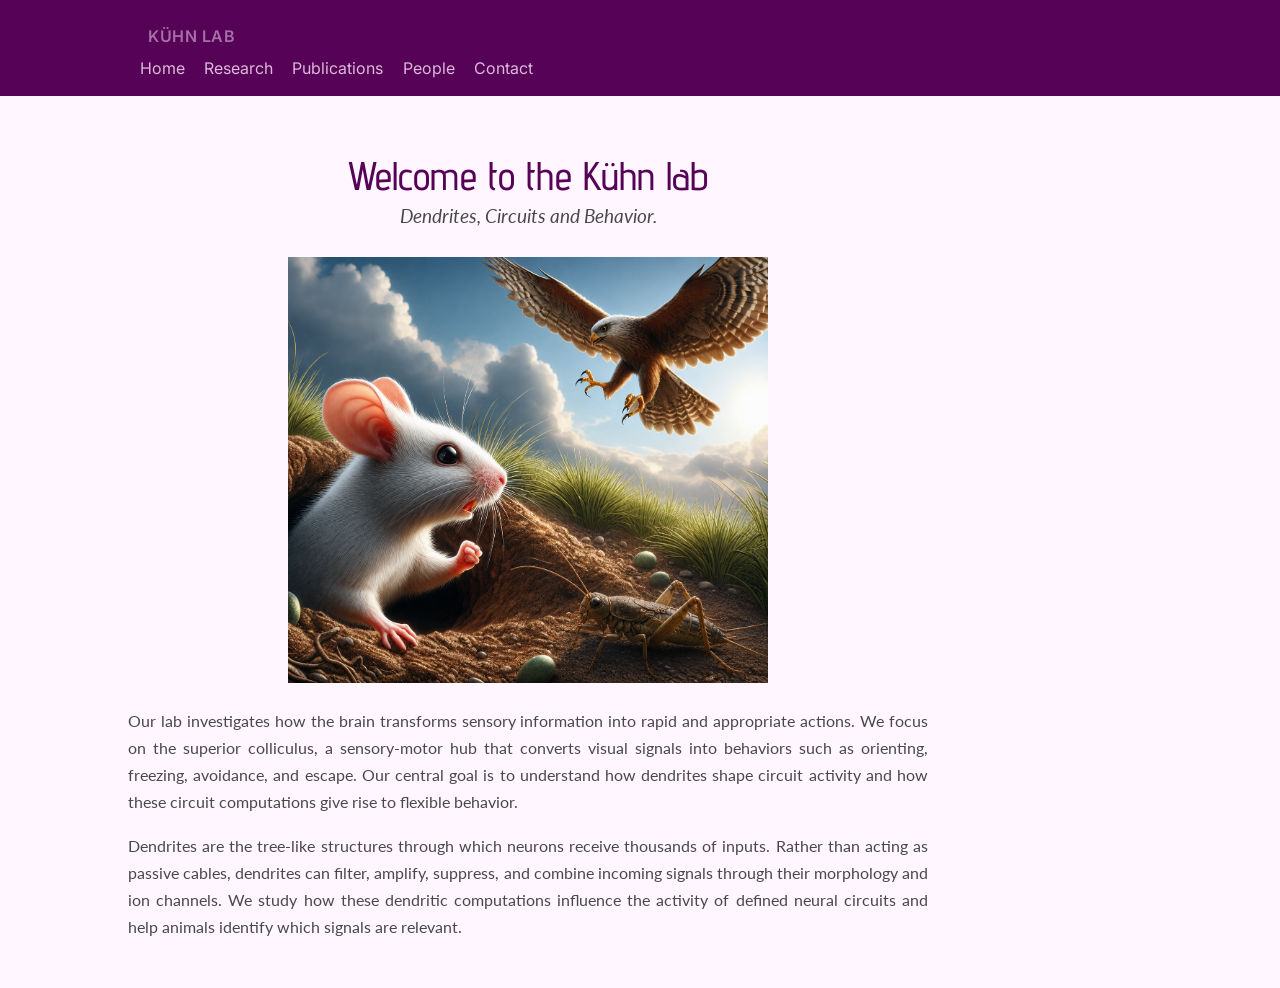
==== commit 14043cac: "removed sticky-top" ====
--- a/index.html
+++ b/index.html
@@ -8,13 +8,14 @@
     <link href="https://cdn.jsdelivr.net/npm/bootstrap@5.3.0-alpha1/dist/css/bootstrap.min.css" rel="stylesheet">
     <link rel="stylesheet" href="https://cdnjs.cloudflare.com/ajax/libs/font-awesome/6.7.2/css/all.min.css">
     <link href="https://fonts.googleapis.com/css2?family=Inter:wght@400;500;600;700&display=swap" rel="stylesheet">
+    <script src="https://cdn.jsdelivr.net/npm/bootstrap@5.3.0-alpha1/dist/js/bootstrap.bundle.min.js"></script>
     <link rel="stylesheet" href="styles.css">
 </head>
 
 
 <body>
     <!-- Navigation Menu -->
-   <nav class="navbar navbar-expand-lg navbar-dark bg-dark sticky-top">
+   <nav class="navbar navbar-dark">
         <!-- Desktop Navigation -->
         <div class="navbar-nav mx-auto desktop-nav" id="desktop-nav">
             <div class="nav-group-block">
@@ -71,6 +72,5 @@
         </p>
 
     </div>
-<script src="https://cdn.jsdelivr.net/npm/bootstrap@5.3.0-alpha1/dist/js/bootstrap.bundle.min.js"></script>
 </body>
 </html>
--- a/styles.css
+++ b/styles.css
@@ -5,6 +5,9 @@
     display: flex;
     flex-direction: column;
     background-color: rgb(255, 246, 255);
+    margin: 0 !important;
+    padding: 0 !important;
+    position: relative;
 }
 
 div {
@@ -96,6 +99,11 @@
     background-color: rgb(86, 2, 86) !important;
     padding: 1rem 10px;
     width: 100%;
+    position: sticky;
+}
+
+body > nav:first-child {
+    margin-top: 0 !important;
 }
 
 /* Desktop navbar specific styles */
@@ -223,7 +231,8 @@
 .navbar {
     background-color: rgb(86, 2, 86) !important;
     width: 100%;
-    padding: 0.75rem 1rem;
+    margin: 0 !important;
+    top: 0 !important;
 }
 
 /* ---------- Desktop ---------- */
@@ -247,7 +256,7 @@
     font-weight: 600;
     text-transform: uppercase;
     letter-spacing: 0.5px;
-    margin: 0;
+    margin: 0.5em;
 }
 
 .nav-submission-group {
@@ -370,10 +379,10 @@
 }
 
 /* Figure size on mobile */
-@media (max-width: 768px) {
+@media (max-width: 1029px) {
     .main-figure {
         width: 90%;
-        max-width: none;
+        max-width: 1029px;
     }
 }
 
@@ -385,9 +394,9 @@
 }
 
 /* Figure size on mobile */
-@media (max-width: 768px) {
+@media (max-width: 1029px) {
     .cv-figure {
         width: 90%;
-        max-width: none;
-    }
-}
+        max-width: 1029px;
+    }
+}
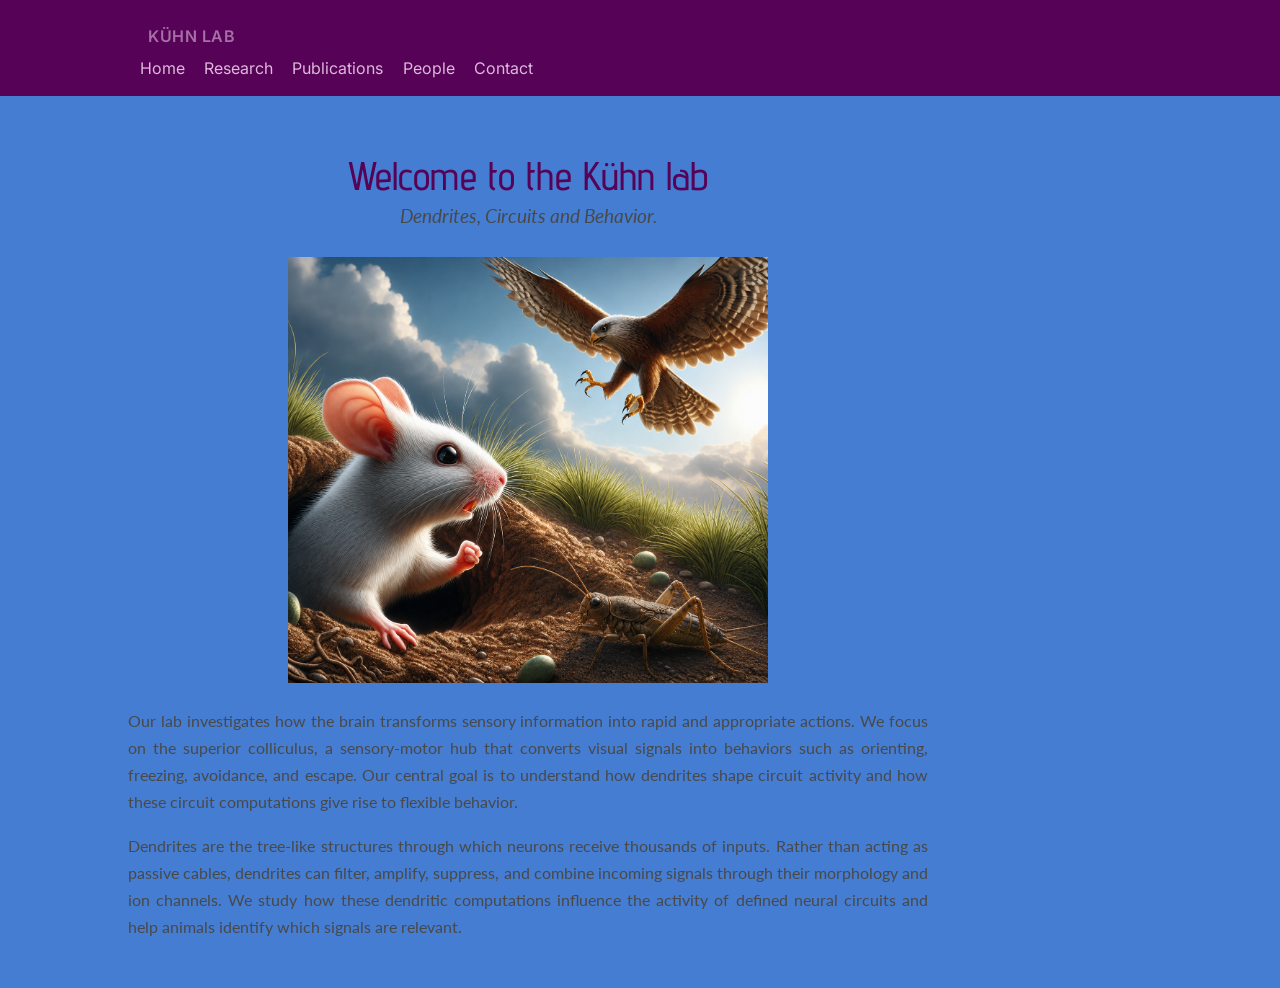
==== commit 6f299482: "test" ====
--- a/index.html
+++ b/index.html
@@ -1,5 +1,5 @@
 <!DOCTYPE html>
-<html xmlns="http://www.w3.org/1999/xhtml" xml:lang="en" lang="en-us">
+<html lang="en">
 <head>
     <meta name="viewport" content="width=device-width, initial-scale=1">
     <!-- Other google fonts: Oswald, Montserrat, Questrial, Amatic SC, Antic Slab, Philosopher, Advent Pro, Outfit -->
@@ -8,12 +8,23 @@
     <link href="https://cdn.jsdelivr.net/npm/bootstrap@5.3.0-alpha1/dist/css/bootstrap.min.css" rel="stylesheet">
     <link rel="stylesheet" href="https://cdnjs.cloudflare.com/ajax/libs/font-awesome/6.7.2/css/all.min.css">
     <link href="https://fonts.googleapis.com/css2?family=Inter:wght@400;500;600;700&display=swap" rel="stylesheet">
-    <script src="https://cdn.jsdelivr.net/npm/bootstrap@5.3.0-alpha1/dist/js/bootstrap.bundle.min.js"></script>
     <link rel="stylesheet" href="styles.css">
+    <style>
+    html, body {
+        margin: 0 !important;
+        padding: 0 !important;
+        background: rgb(68, 125, 210) !important;
+    }
+
+    nav.navbar {
+        margin: 0 !important;
+    }
+    </style>
 </head>
 
+<script src="https://cdn.jsdelivr.net/npm/bootstrap@5.3.0-alpha1/dist/js/bootstrap.bundle.min.js"></script>
 
-<body>
+<body class="m-0 p-0">
     <!-- Navigation Menu -->
    <nav class="navbar navbar-dark">
         <!-- Desktop Navigation -->
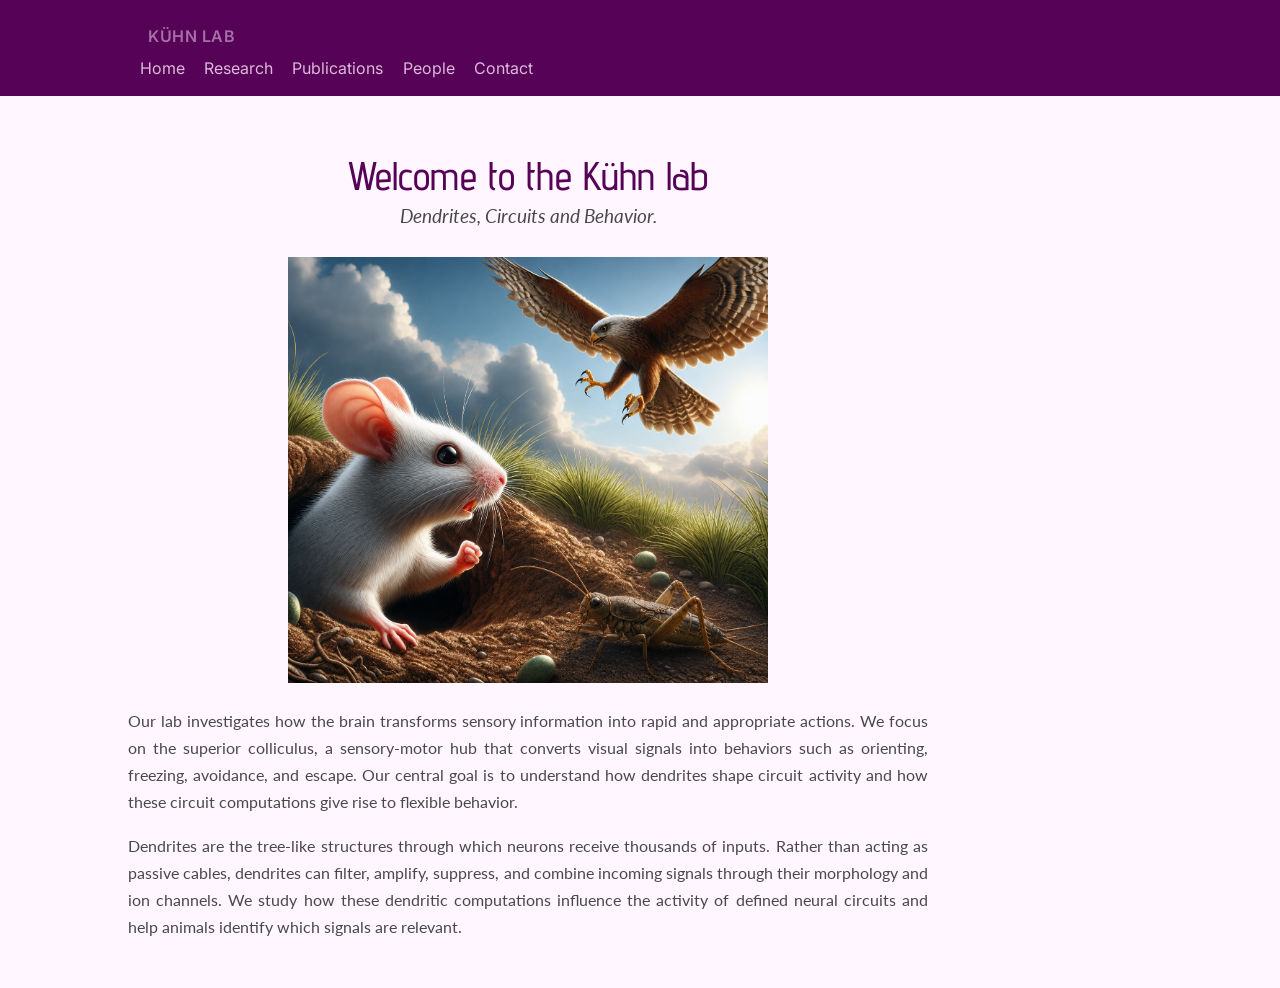
==== commit 1ad03e19: "test ended" ====
--- a/index.html
+++ b/index.html
@@ -9,17 +9,6 @@
     <link rel="stylesheet" href="https://cdnjs.cloudflare.com/ajax/libs/font-awesome/6.7.2/css/all.min.css">
     <link href="https://fonts.googleapis.com/css2?family=Inter:wght@400;500;600;700&display=swap" rel="stylesheet">
     <link rel="stylesheet" href="styles.css">
-    <style>
-    html, body {
-        margin: 0 !important;
-        padding: 0 !important;
-        background: rgb(68, 125, 210) !important;
-    }
-
-    nav.navbar {
-        margin: 0 !important;
-    }
-    </style>
 </head>
 
 <script src="https://cdn.jsdelivr.net/npm/bootstrap@5.3.0-alpha1/dist/js/bootstrap.bundle.min.js"></script>
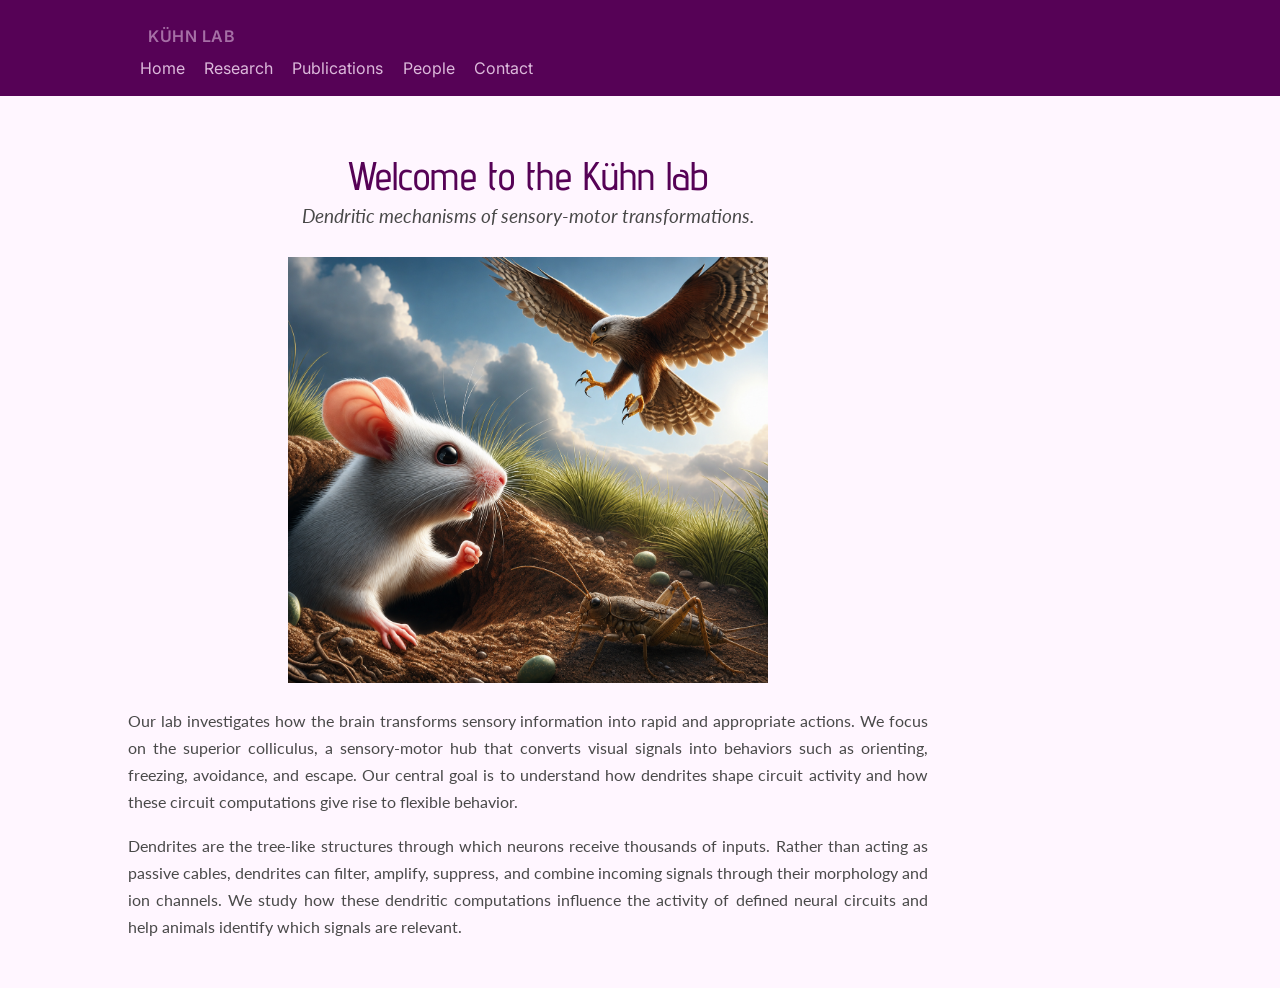
==== commit 3da01f13: "project and hiring updates" ====
--- a/index.html
+++ b/index.html
@@ -61,7 +61,7 @@
     <div>
         <br />
         <h1> Welcome to the Kühn lab </h1>
-        <p style="text-align:center; font-style: italic;font-size: 1.2em;"> Dendrites, Circuits and Behavior.
+        <p style="text-align:center; font-style: italic;font-size: 1.2em;"> Dendritic mechanisms of sensory-motor transformations.
         <img src="pics/Mouse flexible decision making.png" class="main-figure" title="A mouse needs to decide whether to hunt for food or escape the predator.">
         </p>
         <p>
--- a/styles.css
+++ b/styles.css
@@ -387,7 +387,23 @@
 }
 
 /* Figure size on desktop */
-.cv-figure {
+.sub-figure {
+    width: 40%;
+    max-width: 700px;
+    height: auto;
+
+}
+
+/* Figure size on mobile */
+@media (max-width: 1029px) {
+    .sub-figure {
+        width: 90%;
+        max-width: 1029px;
+    }
+}
+
+/* Figure size on desktop */
+.float-figure {
     width: 50%;
     float:left;
     margin: 1em;
@@ -395,7 +411,7 @@
 
 /* Figure size on mobile */
 @media (max-width: 1029px) {
-    .cv-figure {
+    .float-figure {
         width: 90%;
         max-width: 1029px;
     }
